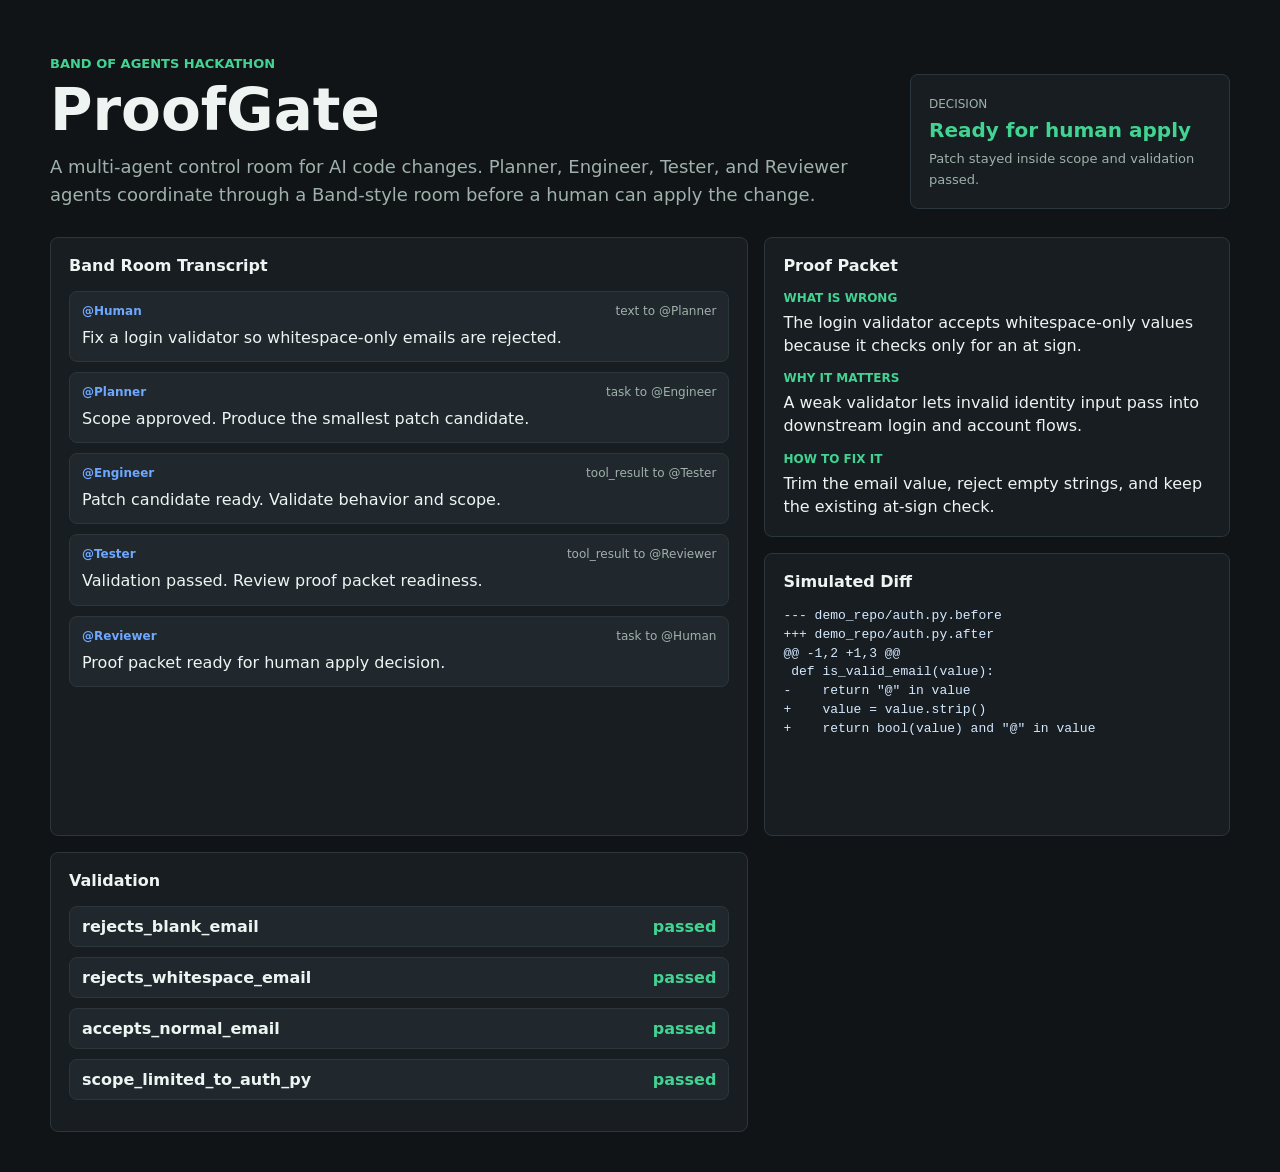
==== demo/index.html @ c62d9663 "feat: add ProofGate Band hackathon demo" ====
<!doctype html>
<html lang="en">
  <head>
    <meta charset="utf-8">
    <meta name="viewport" content="width=device-width, initial-scale=1">
    <title>ProofGate for Band</title>
    <link rel="stylesheet" href="styles.css">
  </head>
  <body>
    <main class="shell">
      <section class="hero">
        <div>
          <p class="eyebrow">Band of Agents Hackathon</p>
          <h1>ProofGate</h1>
          <p class="lede">A multi-agent control room for AI code changes. Planner, Engineer, Tester, and Reviewer agents coordinate through a Band-style room before a human can apply the change.</p>
        </div>
        <div class="decision">
          <span class="label">Decision</span>
          <strong id="decision">Ready for human apply</strong>
          <span id="reason">Patch stayed inside scope and validation passed.</span>
        </div>
      </section>

      <section class="grid">
        <article class="panel room">
          <h2>Band Room Transcript</h2>
          <div id="messages" class="messages"></div>
        </article>

        <article class="panel">
          <h2>Proof Packet</h2>
          <dl class="packet">
            <dt>What is wrong</dt>
            <dd id="whatWrong"></dd>
            <dt>Why it matters</dt>
            <dd id="whyMatters"></dd>
            <dt>How to fix it</dt>
            <dd id="howFix"></dd>
          </dl>
        </article>

        <article class="panel">
          <h2>Simulated Diff</h2>
          <pre id="diff"></pre>
        </article>

        <article class="panel">
          <h2>Validation</h2>
          <ul id="tests" class="tests"></ul>
        </article>
      </section>
    </main>
    <script src="app.js"></script>
  </body>
</html>
---- demo/styles.css ----
:root {
  --bg: #101417;
  --panel: #171d21;
  --panel-2: #20282e;
  --text: #eef4f1;
  --muted: #9fb1aa;
  --green: #42d392;
  --yellow: #f5c542;
  --blue: #6ea8fe;
  --line: #2b363d;
}

* {
  box-sizing: border-box;
}

body {
  margin: 0;
  background: var(--bg);
  color: var(--text);
  font-family: Inter, ui-sans-serif, system-ui, -apple-system, BlinkMacSystemFont, "Segoe UI", sans-serif;
}

.shell {
  width: min(1180px, calc(100vw - 32px));
  margin: 0 auto;
  padding: 28px 0 40px;
}

.hero {
  display: grid;
  grid-template-columns: minmax(0, 1fr) 320px;
  gap: 24px;
  align-items: end;
  padding: 28px 0;
}

.eyebrow {
  color: var(--green);
  font-size: 13px;
  font-weight: 700;
  margin: 0 0 10px;
  text-transform: uppercase;
}

h1 {
  font-size: 58px;
  line-height: 1;
  margin: 0 0 14px;
}

h2 {
  font-size: 16px;
  margin: 0 0 16px;
}

.lede {
  color: var(--muted);
  font-size: 18px;
  line-height: 1.55;
  margin: 0;
  max-width: 820px;
}

.decision,
.panel {
  background: var(--panel);
  border: 1px solid var(--line);
  border-radius: 8px;
}

.decision {
  padding: 18px;
}

.decision strong {
  display: block;
  margin: 6px 0;
  color: var(--green);
  font-size: 20px;
}

.decision span:last-child {
  color: var(--muted);
  font-size: 13px;
  line-height: 1.45;
}

.label {
  color: var(--muted);
  font-size: 12px;
  text-transform: uppercase;
}

.grid {
  display: grid;
  grid-template-columns: 1.2fr 0.8fr;
  gap: 16px;
}

.panel {
  min-height: 280px;
  padding: 18px;
}

.room {
  grid-row: span 2;
}

.messages {
  display: grid;
  gap: 10px;
}

.message {
  background: var(--panel-2);
  border: 1px solid var(--line);
  border-radius: 8px;
  padding: 12px;
}

.message header {
  display: flex;
  justify-content: space-between;
  color: var(--muted);
  font-size: 12px;
  margin-bottom: 8px;
}

.message strong {
  color: var(--blue);
}

.message p {
  margin: 0;
  line-height: 1.45;
}

.packet {
  margin: 0;
}

.packet dt {
  color: var(--green);
  font-size: 12px;
  font-weight: 700;
  margin-top: 14px;
  text-transform: uppercase;
}

.packet dd {
  color: var(--text);
  margin: 6px 0 0;
  line-height: 1.45;
}

pre {
  overflow: auto;
  min-height: 210px;
  margin: 0;
  color: #d5e9ff;
  font-size: 13px;
  line-height: 1.45;
  white-space: pre-wrap;
}

.tests {
  display: grid;
  gap: 10px;
  list-style: none;
  padding: 0;
  margin: 0;
}

.tests li {
  display: flex;
  justify-content: space-between;
  background: var(--panel-2);
  border: 1px solid var(--line);
  border-radius: 8px;
  padding: 10px 12px;
}

.tests span {
  color: var(--green);
  font-weight: 700;
}

@media (max-width: 860px) {
  .hero,
  .grid {
    grid-template-columns: 1fr;
  }

  h1 {
    font-size: 44px;
  }
}
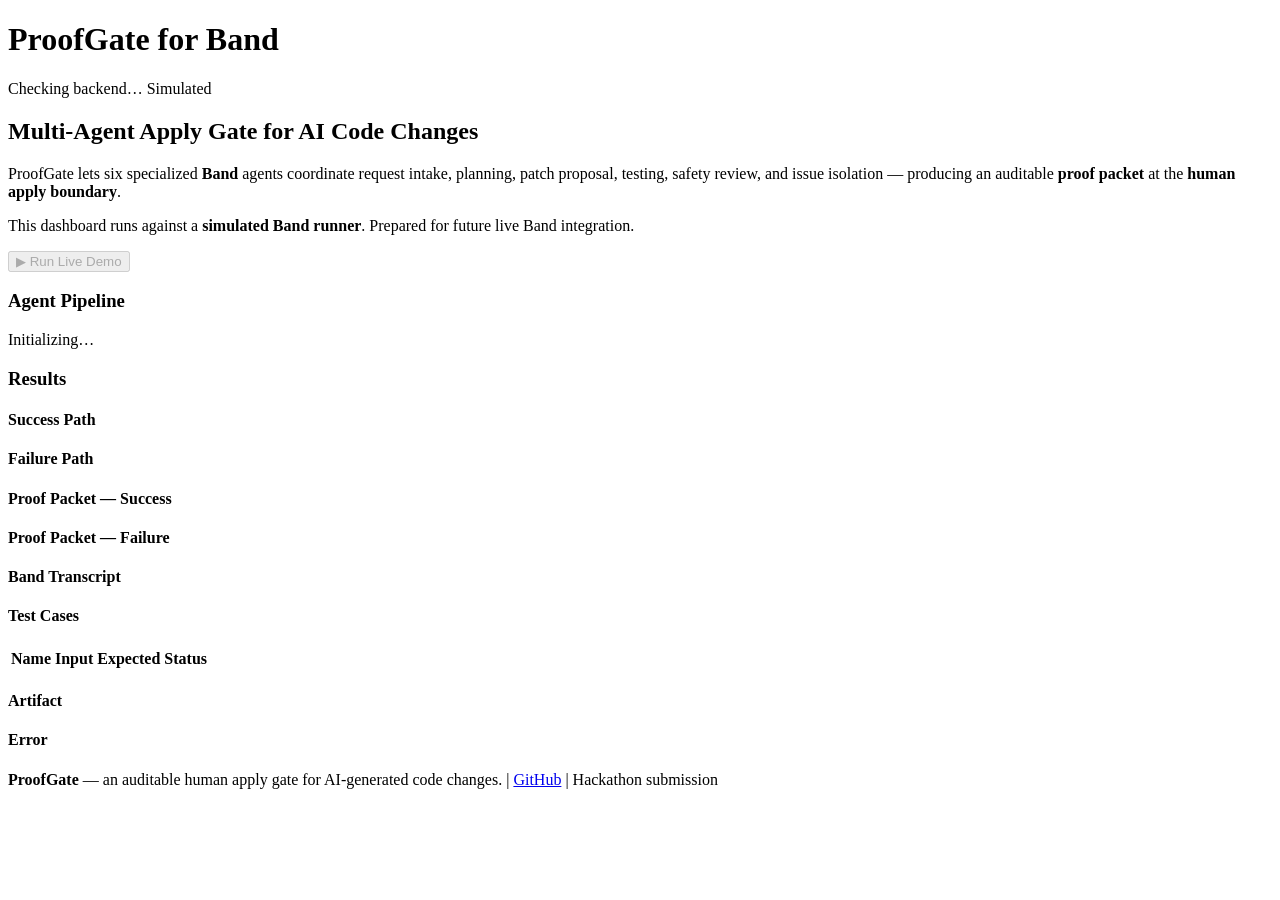
==== commit 6ebc91e9: "Add FastAPI backend with REST API endpoints and updated dashboard" ====
--- a/demo/index.html
+++ b/demo/index.html
@@ -1,56 +1,127 @@
-<!doctype html>
-<html lang="en">
-  <head>
-    <meta charset="utf-8">
-    <meta name="viewport" content="width=device-width, initial-scale=1">
-    <title>ProofGate for Band</title>
-    <link rel="stylesheet" href="styles.css">
-  </head>
-  <body>
-    <main class="shell">
-      <section class="hero">
-        <div>
-          <p class="eyebrow">Band of Agents Hackathon</p>
-          <h1>ProofGate</h1>
-          <p class="lede">A multi-agent control room for AI code changes. Planner, Engineer, Tester, and Reviewer agents coordinate through a Band-style room before a human can apply the change.</p>
-        </div>
-        <div class="decision">
-          <span class="label">Decision</span>
-          <strong id="decision">Ready for human apply</strong>
-          <span id="reason">Patch stayed inside scope and validation passed.</span>
-        </div>
-      </section>
-
-      <section class="grid">
-        <article class="panel room">
-          <h2>Band Room Transcript</h2>
-          <div id="messages" class="messages"></div>
-        </article>
-
-        <article class="panel">
-          <h2>Proof Packet</h2>
-          <dl class="packet">
-            <dt>What is wrong</dt>
-            <dd id="whatWrong"></dd>
-            <dt>Why it matters</dt>
-            <dd id="whyMatters"></dd>
-            <dt>How to fix it</dt>
-            <dd id="howFix"></dd>
-          </dl>
-        </article>
-
-        <article class="panel">
-          <h2>Simulated Diff</h2>
-          <pre id="diff"></pre>
-        </article>
-
-        <article class="panel">
-          <h2>Validation</h2>
-          <ul id="tests" class="tests"></ul>
-        </article>
-      </section>
-    </main>
-    <script src="app.js"></script>
-  </body>
-</html>
-
+<!DOCTYPE html>
+<html lang="en">
+<head>
+  <meta charset="UTF-8" />
+  <meta name="viewport" content="width=device-width, initial-scale=1.0" />
+  <title>ProofGate for Band — Dashboard</title>
+  <link rel="stylesheet" href="/styles.css" />
+</head>
+<body>
+  <header>
+    <div class="container header-inner">
+      <h1 class="logo">ProofGate <span>for Band</span></h1>
+      <div class="badge-group">
+        <span id="health-badge" class="badge badge-pending">Checking backend…</span>
+        <span class="badge badge-sim">Simulated</span>
+      </div>
+    </div>
+  </header>
+
+  <main class="container">
+    <!-- Hero -->
+    <section class="hero">
+      <h2>Multi-Agent Apply Gate for AI Code Changes</h2>
+      <p>
+        ProofGate lets six specialized <strong>Band</strong> agents coordinate
+        request intake, planning, patch proposal, testing, safety review, and
+        issue isolation — producing an auditable <strong>proof packet</strong>
+        at the <strong>human apply boundary</strong>.
+      </p>
+      <p class="hero-note">
+        This dashboard runs against a <strong>simulated Band runner</strong>.
+        Prepared for future live Band integration.
+      </p>
+      <div class="hero-actions">
+        <button id="run-btn" class="btn btn-primary" disabled>
+          <span class="btn-icon">▶</span> Run Live Demo
+        </button>
+      </div>
+      <div id="job-id-display" class="job-id-display hidden"></div>
+    </section>
+
+    <!-- Progress -->
+    <section id="progress-section" class="section hidden">
+      <h3>Agent Pipeline</h3>
+      <div class="progress-bar-track">
+        <div id="progress-fill" class="progress-bar-fill" style="width:0%"></div>
+      </div>
+      <p id="progress-step" class="progress-step">Initializing…</p>
+    </section>
+
+    <!-- Results -->
+    <section id="results-section" class="section hidden">
+      <h3>Results</h3>
+
+      <!-- Scenario -->
+      <div id="scenario-card" class="card card-scenario hidden"></div>
+
+      <!-- Agent paths -->
+      <div class="card-grid">
+        <div id="success-path-card" class="card hidden">
+          <h4 class="card-title card-title-green">Success Path</h4>
+          <div id="success-agents"></div>
+        </div>
+        <div id="failure-path-card" class="card hidden">
+          <h4 class="card-title card-title-red">Failure Path</h4>
+          <div id="failure-agents"></div>
+        </div>
+      </div>
+
+      <!-- Proof Packets -->
+      <div class="card-grid">
+        <div id="proof-packet-card" class="card card-success hidden">
+          <h4 class="card-title card-title-green">Proof Packet — Success</h4>
+          <div id="proof-packet-content"></div>
+        </div>
+        <div id="failure-proof-card" class="card card-danger hidden">
+          <h4 class="card-title card-title-red">Proof Packet — Failure</h4>
+          <div id="failure-proof-content"></div>
+        </div>
+      </div>
+
+      <!-- Transcript -->
+      <div id="transcript-card" class="card hidden">
+        <h4 class="card-title">Band Transcript</h4>
+        <div id="transcript-messages" class="transcript"></div>
+      </div>
+
+      <!-- Test Cases -->
+      <div id="test-cases-card" class="card hidden">
+        <h4 class="card-title">Test Cases</h4>
+        <table id="test-table" class="test-table">
+          <thead><tr><th>Name</th><th>Input</th><th>Expected</th><th>Status</th></tr></thead>
+          <tbody id="test-body"></tbody>
+        </table>
+      </div>
+
+      <!-- Artifact -->
+      <div id="artifact-card" class="card hidden">
+        <h4 class="card-title">Artifact</h4>
+        <pre id="artifact-diff" class="diff-block"></pre>
+        <p id="artifact-summary" class="artifact-summary"></p>
+      </div>
+    </section>
+
+    <!-- Error -->
+    <div id="error-display" class="card card-error hidden">
+      <h4>Error</h4>
+      <pre id="error-text"></pre>
+    </div>
+  </main>
+
+  <footer>
+    <div class="container footer-inner">
+      <p>
+        <strong>ProofGate</strong> — an auditable human apply gate for
+        AI-generated code changes.
+        <span class="sep">|</span>
+        <a href="https://github.com/itz1508/hackathon-band" target="_blank" rel="noopener">GitHub</a>
+        <span class="sep">|</span>
+        Hackathon submission
+      </p>
+    </div>
+  </footer>
+
+  <script src="/app.js"></script>
+</body>
+</html>
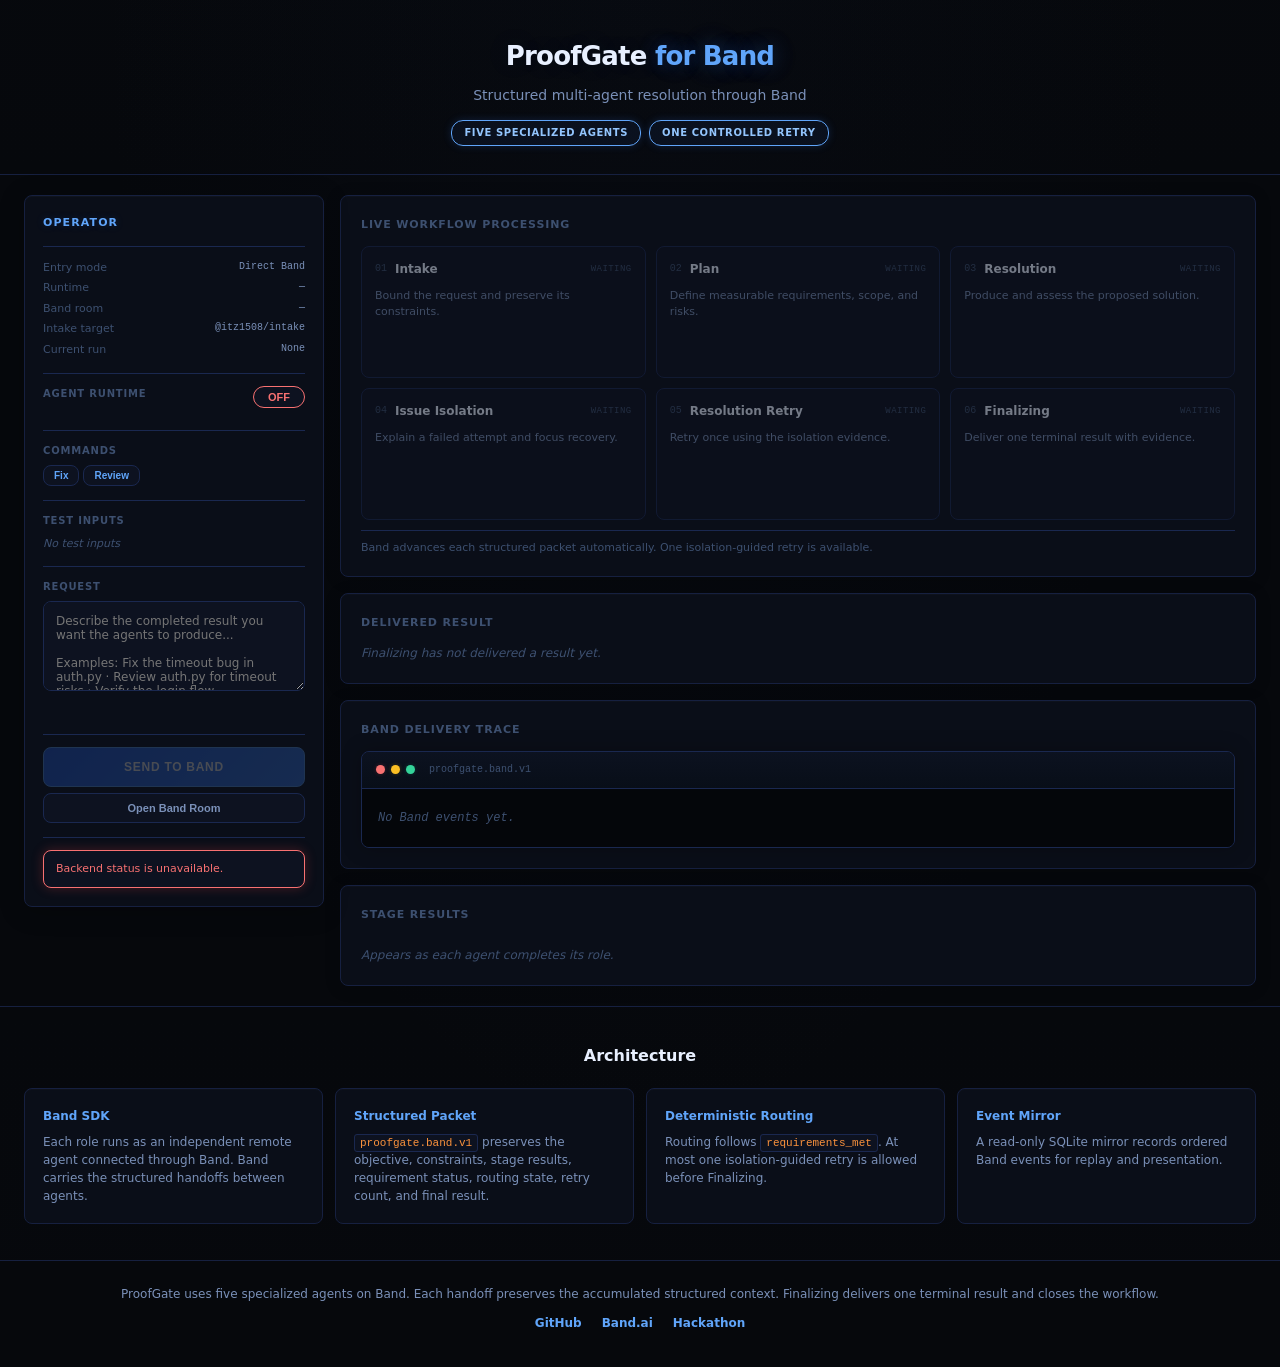
==== commit 89a9ab93: "ProofGate for Band - hackathon submission - Five remote Band agents (intake, planner, resolution, is" ====
--- a/demo/index.html
+++ b/demo/index.html
@@ -1,127 +1,166 @@
-<!DOCTYPE html>
-<html lang="en">
-<head>
-  <meta charset="UTF-8" />
-  <meta name="viewport" content="width=device-width, initial-scale=1.0" />
-  <title>ProofGate for Band — Dashboard</title>
-  <link rel="stylesheet" href="/styles.css" />
-</head>
-<body>
-  <header>
-    <div class="container header-inner">
-      <h1 class="logo">ProofGate <span>for Band</span></h1>
-      <div class="badge-group">
-        <span id="health-badge" class="badge badge-pending">Checking backend…</span>
-        <span class="badge badge-sim">Simulated</span>
-      </div>
-    </div>
-  </header>
-
-  <main class="container">
-    <!-- Hero -->
-    <section class="hero">
-      <h2>Multi-Agent Apply Gate for AI Code Changes</h2>
-      <p>
-        ProofGate lets six specialized <strong>Band</strong> agents coordinate
-        request intake, planning, patch proposal, testing, safety review, and
-        issue isolation — producing an auditable <strong>proof packet</strong>
-        at the <strong>human apply boundary</strong>.
-      </p>
-      <p class="hero-note">
-        This dashboard runs against a <strong>simulated Band runner</strong>.
-        Prepared for future live Band integration.
-      </p>
-      <div class="hero-actions">
-        <button id="run-btn" class="btn btn-primary" disabled>
-          <span class="btn-icon">▶</span> Run Live Demo
-        </button>
-      </div>
-      <div id="job-id-display" class="job-id-display hidden"></div>
-    </section>
-
-    <!-- Progress -->
-    <section id="progress-section" class="section hidden">
-      <h3>Agent Pipeline</h3>
-      <div class="progress-bar-track">
-        <div id="progress-fill" class="progress-bar-fill" style="width:0%"></div>
-      </div>
-      <p id="progress-step" class="progress-step">Initializing…</p>
-    </section>
-
-    <!-- Results -->
-    <section id="results-section" class="section hidden">
-      <h3>Results</h3>
-
-      <!-- Scenario -->
-      <div id="scenario-card" class="card card-scenario hidden"></div>
-
-      <!-- Agent paths -->
-      <div class="card-grid">
-        <div id="success-path-card" class="card hidden">
-          <h4 class="card-title card-title-green">Success Path</h4>
-          <div id="success-agents"></div>
-        </div>
-        <div id="failure-path-card" class="card hidden">
-          <h4 class="card-title card-title-red">Failure Path</h4>
-          <div id="failure-agents"></div>
-        </div>
-      </div>
-
-      <!-- Proof Packets -->
-      <div class="card-grid">
-        <div id="proof-packet-card" class="card card-success hidden">
-          <h4 class="card-title card-title-green">Proof Packet — Success</h4>
-          <div id="proof-packet-content"></div>
-        </div>
-        <div id="failure-proof-card" class="card card-danger hidden">
-          <h4 class="card-title card-title-red">Proof Packet — Failure</h4>
-          <div id="failure-proof-content"></div>
-        </div>
-      </div>
-
-      <!-- Transcript -->
-      <div id="transcript-card" class="card hidden">
-        <h4 class="card-title">Band Transcript</h4>
-        <div id="transcript-messages" class="transcript"></div>
-      </div>
-
-      <!-- Test Cases -->
-      <div id="test-cases-card" class="card hidden">
-        <h4 class="card-title">Test Cases</h4>
-        <table id="test-table" class="test-table">
-          <thead><tr><th>Name</th><th>Input</th><th>Expected</th><th>Status</th></tr></thead>
-          <tbody id="test-body"></tbody>
-        </table>
-      </div>
-
-      <!-- Artifact -->
-      <div id="artifact-card" class="card hidden">
-        <h4 class="card-title">Artifact</h4>
-        <pre id="artifact-diff" class="diff-block"></pre>
-        <p id="artifact-summary" class="artifact-summary"></p>
-      </div>
-    </section>
-
-    <!-- Error -->
-    <div id="error-display" class="card card-error hidden">
-      <h4>Error</h4>
-      <pre id="error-text"></pre>
-    </div>
-  </main>
-
-  <footer>
-    <div class="container footer-inner">
-      <p>
-        <strong>ProofGate</strong> — an auditable human apply gate for
-        AI-generated code changes.
-        <span class="sep">|</span>
-        <a href="https://github.com/itz1508/hackathon-band" target="_blank" rel="noopener">GitHub</a>
-        <span class="sep">|</span>
-        Hackathon submission
-      </p>
-    </div>
-  </footer>
-
-  <script src="/app.js"></script>
-</body>
-</html>
+<!DOCTYPE html>
+<html lang="en">
+<head>
+  <meta charset="UTF-8">
+  <meta name="viewport" content="width=device-width, initial-scale=1.0">
+  <title>ProofGate for Band</title>
+  <link rel="stylesheet" href="./styles.css">
+</head>
+<body>
+  <header class="site-header">
+    <div class="container header-inner">
+      <h1 class="logo">ProofGate <span class="logo-accent">for Band</span></h1>
+      <p class="tagline">Structured multi-agent resolution through Band</p>
+      <div class="badges">
+        <span class="badge">Five Specialized Agents</span>
+        <span class="badge">One Controlled Retry</span>
+      </div>
+    </div>
+  </header>
+
+  <main class="workspace container">
+    <!-- Left: Operator Panel -->
+    <aside class="operator-chat" id="operator-chat">
+      <div class="panel-header">
+        <h2>Operator</h2>
+      </div>
+
+      <!-- Status -->
+      <div class="op-section">
+        <div class="op-status-grid" id="op-status-grid">
+          <div class="op-status-row"><span class="op-label">Entry mode</span><span class="op-value" id="st-entry-mode">Direct Band</span></div>
+          <div class="op-status-row"><span class="op-label">Runtime</span><span class="op-value" id="st-runtime">—</span></div>
+          <div class="op-status-row"><span class="op-label">Band room</span><span class="op-value" id="st-room">—</span></div>
+          <div class="op-status-row"><span class="op-label">Intake target</span><span class="op-value" id="st-intake">@itz1508/intake</span></div>
+          <div class="op-status-row"><span class="op-label">Current run</span><span class="op-value" id="st-run">None</span></div>
+        </div>
+      </div>
+
+      <!-- Runtime Toggle -->
+      <div class="op-section">
+        <div class="op-section-header">
+          <span class="op-section-title">Agent Runtime</span>
+          <button class="runtime-btn" id="runtime-btn">OFF</button>
+        </div>
+        <div class="runtime-roles" id="runtime-roles"></div>
+      </div>
+
+      <!-- Built-in Commands -->
+      <div class="op-section">
+        <span class="op-section-title">Commands</span>
+        <div class="command-grid" id="command-grid"></div>
+      </div>
+
+      <!-- Test Inputs -->
+      <div class="op-section">
+        <span class="op-section-title">Test Inputs</span>
+        <div class="test-input-list" id="test-input-list">
+          <span class="op-empty">No test inputs found</span>
+        </div>
+      </div>
+
+      <!-- Request -->
+      <div class="op-section">
+        <span class="op-section-title">Request</span>
+        <textarea id="chat-input" class="chat-input" placeholder="Describe the completed result you want the agents to produce...&#10;&#10;Examples: Fix the timeout bug in auth.py · Review auth.py for timeout risks · Verify the login flow" rows="4" maxlength="2000"></textarea>
+        <div class="routing-preview" id="routing-preview"></div>
+      </div>
+
+      <!-- Actions -->
+      <div class="op-section op-actions">
+        <button id="chat-send" class="btn-send" disabled>Send to Band</button>
+        <button id="chat-open-room" class="btn-secondary">Open Band Room</button>
+      </div>
+
+      <!-- Submission state -->
+      <div class="op-section">
+        <div id="submission-status" class="submission-status status-idle" role="status" aria-live="polite">Start the agent runtime to submit a workflow.</div>
+      </div>
+    </aside>
+
+    <!-- Right: Processing View -->
+    <div class="processing-view">
+      <!-- Workflow Path -->
+      <section class="workflow-inline">
+        <h2>Live Workflow Processing</h2>
+        <div id="workflow-steps-container">
+          <p class="workflow-pending">Submit a request to start the workflow.</p>
+        </div>
+        <div class="workflow-note" id="workflow-note"></div>
+      </section>
+
+      <!-- Delivered Result -->
+      <section class="result-panel" id="result-panel">
+        <h2>Delivered Result</h2>
+        <div class="result-card" id="result-card">
+          <p class="result-pending">Finalizing has not delivered a result yet.</p>
+        </div>
+      </section>
+
+      <!-- Band Conversation -->
+      <section class="terminal-panel">
+        <h2>Band Delivery Trace</h2>
+        <div class="terminal" id="terminal">
+          <div class="terminal-header">
+            <span class="terminal-dot red"></span>
+            <span class="terminal-dot yellow"></span>
+            <span class="terminal-dot green"></span>
+            <span class="terminal-title" id="terminal-title">proofgate.band.v1</span>
+          </div>
+          <div class="terminal-body" id="terminal-body">
+            <p class="terminal-pending">No Band events yet.</p>
+          </div>
+        </div>
+      </section>
+
+      <!-- Stage Results -->
+      <section class="artifacts-panel">
+        <h2>Stage Results</h2>
+        <div class="artifact-tabs" id="artifact-tabs"></div>
+        <div class="artifact-content" id="artifact-content">
+          <p class="artifact-pending">Appears as each agent completes its role.</p>
+        </div>
+      </section>
+    </div>
+  </main>
+
+  <!-- Architecture -->
+  <section class="architecture-section">
+    <div class="container">
+      <h2>Architecture</h2>
+      <div class="arch-grid">
+        <div class="arch-card">
+          <h3>Band SDK</h3>
+          <p>Each role runs as an independent remote agent connected through Band. Band carries the structured handoffs between agents.</p>
+        </div>
+        <div class="arch-card">
+          <h3>Structured Packet</h3>
+          <p><code>proofgate.band.v1</code> preserves the objective, constraints, stage results, requirement status, routing state, retry count, and final result.</p>
+        </div>
+        <div class="arch-card">
+          <h3>Deterministic Routing</h3>
+          <p>Routing follows <code>requirements_met</code>. At most one isolation-guided retry is allowed before Finalizing.</p>
+        </div>
+        <div class="arch-card">
+          <h3>Event Mirror</h3>
+          <p>A read-only SQLite mirror records ordered Band events for replay and presentation.</p>
+        </div>
+      </div>
+    </div>
+  </section>
+
+  <!-- Footer -->
+  <footer class="site-footer">
+    <div class="container footer-inner">
+      <p>ProofGate uses five specialized agents on Band. Each handoff preserves the accumulated structured context. Finalizing delivers one terminal result and closes the workflow.</p>
+      <nav class="footer-links">
+        <a href="https://github.com/itz1508/hackathon-band" target="_blank" rel="noopener">GitHub</a>
+        <a href="https://www.band.ai/" target="_blank" rel="noopener">Band.ai</a>
+        <a href="https://lablab.ai/ai-hackathons/band-of-agents-hackathon" target="_blank" rel="noopener">Hackathon</a>
+      </nav>
+    </div>
+  </footer>
+
+  <script src="./app.js"></script>
+</body>
+</html>
--- a/demo/styles.css
+++ b/demo/styles.css
@@ -0,0 +1,456 @@
+/* ProofGate for Band — Glamorous Neon
+   dark base → neon blue interaction → red failure → orange recovery → yellow emphasis → green completion */
+
+:root {
+  --bg-base: #06080c;
+  --bg-panel: #0a0e18;
+  --bg-panel-raised: #101828;
+  --bg-input: #0d1220;
+  --border-default: #162040;
+  --border-subtle: #1a2850;
+  --border-glow: #3b82f640;
+
+  --text-primary: #e8f0ff;
+  --text-secondary: #7a90b8;
+  --text-muted: #3d5070;
+  --text-mono: #90b8e8;
+
+  --neon-blue: #60a5fa;
+  --neon-blue-bright: #93c5fd;
+  --neon-blue-glow: 0 0 20px #3b82f650, 0 0 40px #3b82f620;
+  --neon-blue-soft: 0 0 8px #3b82f630;
+  --neon-blue-bg: #3b82f610;
+
+  --green: #34d399;
+  --green-glow: 0 0 12px #10b98140;
+  --green-bg: #10b98110;
+
+  --red: #f87171;
+  --red-glow: 0 0 12px #ef444440;
+  --red-bg: #ef444410;
+
+  --orange: #fb923c;
+  --orange-glow: 0 0 12px #f9731640;
+  --orange-bg: #f9731610;
+
+  --yellow: #fbbf24;
+  --yellow-glow: 0 0 12px #eab30840;
+  --yellow-bg: #eab30810;
+
+  --font-ui: 'Inter', 'Segoe UI', system-ui, sans-serif;
+  --font-mono: 'Cascadia Code', 'JetBrains Mono', 'SF Mono', monospace;
+  --radius: 8px;
+}
+
+*, *::before, *::after { box-sizing: border-box; margin: 0; padding: 0; }
+
+body {
+  font-family: var(--font-ui);
+  font-size: 13px;
+  line-height: 1.6;
+  color: var(--text-primary);
+  background: var(--bg-base);
+  background-image: radial-gradient(ellipse at 50% 0%, #1a2a5010 0%, transparent 60%);
+  -webkit-font-smoothing: antialiased;
+}
+
+.container { max-width: 1280px; margin: 0 auto; padding: 0 24px; }
+
+/* Header */
+.site-header {
+  padding: 36px 0 28px;
+  border-bottom: 1px solid var(--border-default);
+  text-align: center;
+  background: linear-gradient(180deg, #0d142008 0%, transparent 100%);
+}
+
+.logo {
+  font-size: 26px; font-weight: 700; letter-spacing: -0.03em;
+  text-shadow: 0 0 30px #3b82f618;
+}
+.logo-accent { color: var(--neon-blue); text-shadow: var(--neon-blue-glow); }
+
+.tagline { margin-top: 6px; font-size: 14px; color: var(--text-secondary); }
+
+.badges { margin-top: 14px; display: flex; gap: 8px; justify-content: center; flex-wrap: wrap; }
+.badge {
+  padding: 4px 12px; font-size: 10px; font-weight: 700; text-transform: uppercase;
+  letter-spacing: 0.06em; border-radius: 12px;
+  background: var(--neon-blue-bg); color: var(--neon-blue-bright);
+  border: 1px solid var(--neon-blue); box-shadow: var(--neon-blue-soft);
+}
+
+/* Workspace */
+.workspace {
+  display: grid;
+  grid-template-columns: 300px 1fr;
+  gap: 16px;
+  padding: 20px 24px;
+  min-height: calc(100vh - 140px);
+}
+
+@media (max-width: 900px) { .workspace { grid-template-columns: 1fr; } }
+
+/* Operator Panel (left) */
+.operator-chat {
+  background: var(--bg-panel);
+  border: 1px solid var(--border-default);
+  border-radius: var(--radius);
+  padding: 18px;
+  display: flex; flex-direction: column; gap: 14px;
+  position: sticky; top: 20px; align-self: start;
+  max-height: calc(100vh - 40px); overflow-y: auto;
+  box-shadow: inset 0 1px 0 #ffffff06, 0 4px 24px #00000040;
+}
+
+.panel-header { display: flex; justify-content: space-between; align-items: center; }
+.panel-header h2 {
+  font-size: 11px; font-weight: 700; text-transform: uppercase;
+  letter-spacing: 0.1em; color: var(--neon-blue); text-shadow: var(--neon-blue-soft);
+}
+
+.chat-status { display: flex; align-items: center; gap: 6px; font-size: 11px; }
+.status-dot {
+  width: 8px; height: 8px; border-radius: 50%; background: var(--text-muted);
+}
+.status-dot.connected { background: var(--green); box-shadow: var(--green-glow); }
+.status-dot.disconnected { background: var(--red); box-shadow: var(--red-glow); }
+.status-dot.checking { background: var(--yellow); box-shadow: var(--yellow-glow); animation: pulse 1.2s infinite; }
+@keyframes pulse { 0%,100% { opacity: 1; } 50% { opacity: 0.2; } }
+.status-text { color: var(--text-muted); }
+
+.chat-body { display: flex; flex-direction: column; gap: 10px; }
+
+.chat-input {
+  width: 100%; font-family: var(--font-ui); font-size: 12px;
+  background: var(--bg-input); color: var(--text-primary);
+  border: 1px solid var(--border-subtle); border-radius: var(--radius);
+  padding: 12px; resize: vertical; min-height: 90px; max-height: 200px;
+  transition: border-color 0.2s, box-shadow 0.2s;
+}
+.chat-input:focus { outline: none; border-color: var(--neon-blue); box-shadow: var(--neon-blue-soft); }
+.chat-input:disabled { opacity: 0.3; cursor: not-allowed; }
+
+.btn-send {
+  width: 100%; padding: 12px; font-size: 12px; font-weight: 700;
+  background: linear-gradient(135deg, #2563eb 0%, #3b82f6 100%);
+  color: #fff; border: 1px solid var(--neon-blue); border-radius: var(--radius);
+  cursor: pointer; text-transform: uppercase; letter-spacing: 0.06em;
+  box-shadow: var(--neon-blue-glow);
+  transition: all 0.2s;
+}
+.btn-send:hover:not(:disabled) {
+  background: linear-gradient(135deg, #3b82f6 0%, #60a5fa 100%);
+  box-shadow: 0 0 30px #3b82f660, 0 0 60px #3b82f630;
+  transform: translateY(-1px);
+}
+.btn-send:disabled { opacity: 0.25; cursor: not-allowed; box-shadow: none; }
+
+.chat-routed {
+  font-size: 11px; color: var(--text-secondary);
+  background: var(--bg-input); border: 1px solid var(--border-subtle);
+  border-radius: var(--radius); padding: 10px;
+}
+.chat-routed.hidden { display: none; }
+.routed-you { color: var(--neon-blue-bright); font-weight: 600; }
+.routed-target { color: var(--orange); text-shadow: 0 0 6px #f9731630; }
+
+.chat-recorded-note { font-size: 11px; color: var(--text-muted); font-style: italic; }
+
+.submission-status {
+  padding: 10px 12px; border: 1px solid var(--border-subtle); border-radius: var(--radius);
+  font-size: 11px; line-height: 1.45; background: var(--bg-input); color: var(--text-secondary);
+}
+.status-ready, .status-sent, .status-processing { border-color: var(--neon-blue); color: var(--neon-blue-bright); box-shadow: var(--neon-blue-soft); }
+.status-complete { border-color: var(--green); color: var(--green); box-shadow: var(--green-glow); }
+.status-error { border-color: var(--red); color: var(--red); box-shadow: var(--red-glow); }
+.status-sending { border-color: var(--yellow); color: var(--yellow); box-shadow: var(--yellow-glow); }
+
+/* Operator sections */
+.op-section { border-top: 1px solid var(--border-subtle); padding-top: 12px; }
+.op-section:first-of-type { border-top: none; padding-top: 0; }
+.op-section-header { display: flex; justify-content: space-between; align-items: center; margin-bottom: 8px; }
+.op-section-title { font-size: 10px; font-weight: 700; text-transform: uppercase; letter-spacing: 0.08em; color: var(--text-muted); display: block; margin-bottom: 6px; }
+.op-status-grid { display: flex; flex-direction: column; gap: 3px; }
+.op-status-row { display: flex; justify-content: space-between; font-size: 11px; }
+.op-label { color: var(--text-muted); }
+.op-value { color: var(--text-secondary); font-family: var(--font-mono); font-size: 10px; }
+.op-empty { font-size: 11px; color: var(--text-muted); font-style: italic; }
+.op-actions { display: flex; flex-direction: column; gap: 6px; }
+
+/* Runtime button */
+.runtime-btn {
+  padding: 4px 14px; font-size: 11px; font-weight: 700;
+  background: var(--bg-input); color: var(--red); border: 1px solid var(--red);
+  border-radius: 12px; cursor: pointer; transition: all 0.2s;
+}
+.runtime-btn.on { color: var(--green); border-color: var(--green); box-shadow: var(--green-glow); }
+.runtime-btn:hover { opacity: 0.8; }
+
+.runtime-roles { display: flex; flex-direction: column; gap: 2px; margin-top: 6px; }
+.runtime-role-row { display: flex; justify-content: space-between; font-size: 10px; padding: 2px 0; }
+.role-name { color: var(--text-secondary); }
+.status-running { color: var(--green); text-shadow: 0 0 4px #10b98130; }
+.status-stopped { color: var(--red); }
+
+/* Command grid */
+.command-grid { display: flex; flex-wrap: wrap; gap: 4px; }
+.cmd-btn {
+  padding: 4px 10px; font-size: 10px; font-weight: 600;
+  background: var(--bg-input); color: var(--neon-blue); border: 1px solid var(--border-subtle);
+  border-radius: var(--radius); cursor: pointer; transition: all 0.15s;
+}
+.cmd-btn:hover { border-color: var(--neon-blue); box-shadow: var(--neon-blue-soft); }
+
+/* Test inputs */
+.test-input-list { display: flex; flex-direction: column; gap: 3px; }
+.test-input-item {
+  padding: 4px 8px; font-size: 11px; cursor: pointer;
+  background: var(--bg-input); border: 1px solid var(--border-subtle);
+  border-radius: var(--radius); color: var(--text-secondary); transition: all 0.15s;
+}
+.test-input-item:hover { border-color: var(--neon-blue); color: var(--text-primary); }
+
+/* Routing preview */
+.routing-preview { font-size: 10px; margin-top: 6px; font-family: var(--font-mono); color: var(--text-muted); min-height: 16px; }
+.preview-label { color: var(--text-muted); }
+.preview-content { color: var(--orange); }
+
+/* Copy and secondary buttons */
+.btn-copy {
+  width: 100%; padding: 10px; font-size: 12px; font-weight: 700;
+  background: var(--bg-panel-raised); color: var(--orange); border: 1px solid var(--orange);
+  border-radius: var(--radius); cursor: pointer; text-transform: uppercase; letter-spacing: 0.04em;
+  box-shadow: var(--orange-glow); transition: all 0.2s;
+}
+.btn-copy:hover:not(:disabled) { box-shadow: 0 0 20px #f9731640; }
+.btn-copy:disabled { opacity: 0.3; cursor: not-allowed; box-shadow: none; }
+.btn-copy.hidden { display: none; }
+
+.btn-secondary {
+  width: 100%; padding: 8px; font-size: 11px; font-weight: 600;
+  background: var(--bg-input); color: var(--text-secondary); border: 1px solid var(--border-subtle);
+  border-radius: var(--radius); cursor: pointer; transition: all 0.15s;
+}
+.btn-secondary:hover { border-color: var(--neon-blue); color: var(--text-primary); }
+.btn-secondary.hidden { display: none; }
+
+/* Video placeholder */
+.video-section { margin-bottom: 0; }
+.video-placeholder {
+  background: var(--bg-panel); border: 1px solid var(--border-default);
+  border-radius: var(--radius); padding: 32px; text-align: center;
+}
+.video-placeholder h3 { font-size: 13px; color: var(--text-secondary); margin-bottom: 8px; }
+.video-placeholder p { font-size: 12px; color: var(--text-muted); }
+
+/* Workflow path inline */
+.wf-path { display: flex; flex-wrap: wrap; gap: 4px; align-items: center; }
+.wf-step { display: flex; align-items: center; gap: 4px; padding: 4px 10px; font-size: 11px; border-radius: var(--radius); }
+.wf-used { background: var(--green-bg); border: 1px solid var(--green); color: var(--green); }
+.wf-unused { background: var(--bg-input); border: 1px solid var(--border-subtle); color: var(--text-muted); opacity: 0.5; }
+.wf-dot { width: 5px; height: 5px; border-radius: 50%; background: currentColor; }
+.wf-label { font-weight: 600; }
+.wf-outcome { font-size: 11px; color: var(--text-secondary); font-weight: 600; }
+
+/* Runtime compact */
+.runtime-compact { border-top: 1px solid var(--border-subtle); padding-top: 12px; }
+.runtime-row { display: flex; flex-direction: column; gap: 4px; }
+.runtime-agent-row { display: flex; justify-content: space-between; font-size: 10px; color: var(--text-muted); padding: 2px 0; }
+.runtime-agent-row .agent-name { color: var(--text-secondary); }
+.runtime-agent-row .status-running { color: var(--green); text-shadow: 0 0 4px #10b98130; }
+.runtime-agent-row .status-stopped { color: var(--red); }
+
+/* Processing View (right) */
+.processing-view { display: flex; flex-direction: column; gap: 16px; }
+
+/* Panels */
+.result-panel, .terminal-panel, .workflow-inline, .artifacts-panel {
+  background: var(--bg-panel);
+  border: 1px solid var(--border-default);
+  border-radius: var(--radius);
+  padding: 20px;
+  box-shadow: inset 0 1px 0 #ffffff04, 0 2px 16px #00000030;
+}
+
+.result-panel h2, .terminal-panel h2, .workflow-inline h2, .artifacts-panel h2 {
+  font-size: 11px; font-weight: 700; text-transform: uppercase;
+  letter-spacing: 0.08em; color: var(--text-muted); margin-bottom: 12px;
+}
+
+/* Result */
+.result-outcome { margin-bottom: 10px; }
+.outcome-badge {
+  display: inline-block; padding: 4px 14px; font-size: 11px; font-weight: 700;
+  border-radius: 12px; text-transform: lowercase;
+}
+.outcome-completed { background: var(--green-bg); color: var(--green); border: 1px solid var(--green); box-shadow: var(--green-glow); }
+.outcome-resolved_after_isolation { background: var(--orange-bg); color: var(--orange); border: 1px solid var(--orange); box-shadow: var(--orange-glow); }
+.outcome-blocked { background: var(--red-bg); color: var(--red); border: 1px solid var(--red); box-shadow: var(--red-glow); }
+.outcome-failed { background: var(--red-bg); color: var(--red); border: 1px solid var(--red); box-shadow: var(--red-glow); }
+
+.result-summary { font-size: 13px; color: var(--text-primary); margin-bottom: 12px; }
+.result-note { font-size: 11px; color: var(--text-muted); margin-top: 12px; padding-top: 10px; border-top: 1px solid var(--border-subtle); }
+.result-detail { margin-top: 10px; }
+.result-detail summary { cursor: pointer; font-size: 11px; color: var(--neon-blue); font-weight: 600; }
+
+/* Field list */
+.field-list { display: grid; grid-template-columns: auto 1fr; gap: 4px 12px; font-size: 12px; }
+.field-list dt { color: var(--text-muted); font-weight: 600; }
+.field-list dd { color: var(--text-primary); }
+.field-list .mono { font-family: var(--font-mono); font-size: 11px; color: var(--text-mono); }
+.contribution-grid { display: grid; grid-template-columns: repeat(2, minmax(0, 1fr)); gap: 8px; margin-top: 14px; }
+.contribution-grid div { padding: 9px; border: 1px solid var(--border-subtle); border-radius: var(--radius); background: var(--bg-input); }
+.contribution-grid strong { display: block; color: var(--neon-blue); font-size: 10px; text-transform: capitalize; margin-bottom: 4px; }
+.contribution-grid span { color: var(--text-secondary); font-size: 10px; line-height: 1.4; }
+
+/* Terminal */
+.terminal { border-radius: var(--radius); overflow: hidden; border: 1px solid var(--border-subtle); box-shadow: 0 0 20px #00000040; }
+.terminal-header {
+  background: linear-gradient(180deg, #0c1220 0%, #080e18 100%);
+  padding: 10px 14px; display: flex; align-items: center; gap: 6px;
+  border-bottom: 1px solid var(--border-subtle);
+}
+.terminal-dot { width: 9px; height: 9px; border-radius: 50%; }
+.terminal-dot.red { background: var(--red); box-shadow: 0 0 4px #ef444440; }
+.terminal-dot.yellow { background: var(--yellow); box-shadow: 0 0 4px #eab30840; }
+.terminal-dot.green { background: var(--green); box-shadow: 0 0 4px #10b98140; }
+.terminal-title { font-size: 10px; color: var(--text-muted); margin-left: 8px; font-family: var(--font-mono); }
+
+.terminal-body {
+  background: #04060a; padding: 16px; font-family: var(--font-mono); font-size: 11px; line-height: 2.2;
+}
+.term-line { display: flex; gap: 8px; align-items: center; flex-wrap: wrap; }
+.term-sender { color: var(--neon-blue-bright); min-width: 100px; font-weight: 600; text-shadow: 0 0 8px #3b82f620; }
+.term-arrow { color: var(--text-muted); }
+.term-receiver { color: var(--orange); text-shadow: 0 0 6px #f9731620; }
+.term-info { color: var(--text-muted); font-size: 10px; margin-left: auto; }
+.term-fail .term-info { color: var(--red); text-shadow: 0 0 6px #ef444430; }
+.term-isolation .term-info { color: var(--orange); text-shadow: 0 0 6px #f9731630; }
+.term-success .term-info { color: var(--green); text-shadow: 0 0 6px #10b98130; }
+.term-terminal .term-info { color: var(--neon-blue-bright); font-weight: 700; text-shadow: var(--neon-blue-soft); }
+.term-divider { border-top: 1px solid var(--border-subtle); margin: 8px 0; }
+.term-outcome { color: var(--text-secondary); }
+.term-label { color: var(--text-muted); min-width: 100px; }
+
+/* Workflow */
+.workflow-grid { display: grid; grid-template-columns: repeat(3, minmax(0, 1fr)); gap: 10px; }
+.workflow-card {
+  min-height: 132px; padding: 13px; border: 1px solid var(--border-subtle);
+  border-radius: var(--radius); background: var(--bg-input);
+  transition: border-color 0.2s, box-shadow 0.2s, opacity 0.2s;
+}
+.workflow-card-head { display: grid; grid-template-columns: auto 1fr auto; align-items: center; gap: 8px; margin-bottom: 9px; }
+.workflow-card h3 { font-size: 12px; color: var(--text-primary); }
+.workflow-card p { color: var(--text-secondary); font-size: 11px; line-height: 1.45; }
+.stage-index { font-family: var(--font-mono); color: var(--text-muted); font-size: 10px; }
+.stage-state { font-family: var(--font-mono); font-size: 9px; text-transform: uppercase; letter-spacing: 0.05em; }
+.stage-waiting { opacity: 0.48; }
+.stage-waiting .stage-state { color: var(--text-muted); }
+.stage-processing { border-color: var(--neon-blue); box-shadow: var(--neon-blue-soft); }
+.stage-processing .stage-state { color: var(--neon-blue-bright); }
+.stage-delivered { border-color: var(--green); box-shadow: var(--green-glow); }
+.stage-delivered .stage-state { color: var(--green); }
+.stage-failed { border-color: var(--red); box-shadow: var(--red-glow); }
+.stage-failed .stage-state, .stage-unmet { color: var(--red); }
+.stage-skipped { opacity: 0.34; border-style: dashed; }
+.stage-skipped .stage-state { color: var(--text-muted); }
+.stage-meta, .stage-unmet { margin-top: 8px; font-family: var(--font-mono); font-size: 9px; }
+.stage-meta { color: var(--green); }
+.workflow-steps { list-style: none; display: flex; flex-direction: column; gap: 3px; }
+.step {
+  display: flex; gap: 10px; padding: 10px 12px; border-radius: var(--radius);
+  border-left: 3px solid transparent; transition: background 0.15s;
+}
+.step:hover { background: var(--bg-panel-raised); }
+.step-used { border-left-color: var(--green); box-shadow: inset 3px 0 8px -4px #10b98130; }
+.step-not-used { border-left-color: var(--text-muted); opacity: 0.4; }
+.step-number { font-size: 10px; font-weight: 700; color: var(--text-muted); min-width: 18px; padding-top: 2px; }
+.step-content strong { display: block; font-size: 12px; margin-bottom: 1px; }
+.step-content p { font-size: 11px; color: var(--text-secondary); margin: 0; }
+.workflow-note { margin-top: 10px; padding-top: 8px; border-top: 1px solid var(--border-subtle); font-size: 11px; color: var(--text-muted); }
+.workflow-note strong { color: var(--text-secondary); }
+
+/* Artifacts */
+.artifact-tabs { display: flex; gap: 4px; margin-bottom: 10px; flex-wrap: wrap; }
+.artifact-tab {
+  padding: 5px 12px; font-size: 11px; font-weight: 600;
+  background: var(--bg-input); color: var(--text-secondary);
+  border: 1px solid var(--border-subtle); border-radius: var(--radius); cursor: pointer;
+  transition: all 0.15s;
+}
+.artifact-tab:hover { color: var(--text-primary); border-color: var(--neon-blue); }
+.artifact-tab.active {
+  background: var(--neon-blue-bg); color: var(--neon-blue-bright);
+  border-color: var(--neon-blue); box-shadow: var(--neon-blue-soft);
+}
+
+.artifact-block {
+  display: none; font-family: var(--font-mono); font-size: 11px; line-height: 1.5;
+  color: var(--text-mono); background: #04060a; border: 1px solid var(--border-subtle);
+  border-radius: var(--radius); padding: 14px; overflow-x: auto; white-space: pre; margin: 0;
+  max-height: 300px; overflow-y: auto;
+}
+.artifact-block.active { display: block; }
+
+.json-block {
+  font-family: var(--font-mono); font-size: 11px; line-height: 1.5;
+  color: var(--text-mono); background: #04060a; border: 1px solid var(--border-subtle);
+  border-radius: var(--radius); padding: 14px; overflow-x: auto; white-space: pre;
+  margin-top: 8px; max-height: 300px; overflow-y: auto;
+}
+
+/* Pending states */
+.request-pending, .result-pending, .terminal-pending, .artifact-pending, .workflow-pending, .runtime-pending {
+  color: var(--text-muted); font-style: italic; font-size: 12px;
+}
+
+/* Architecture */
+.architecture-section {
+  padding: 36px 0;
+  border-top: 1px solid var(--border-default);
+  background: linear-gradient(180deg, transparent 0%, #0a101808 100%);
+}
+.architecture-section h2 { font-size: 16px; margin-bottom: 20px; text-align: center; }
+.arch-grid { display: grid; grid-template-columns: repeat(auto-fit, minmax(220px, 1fr)); gap: 12px; }
+.arch-card {
+  background: var(--bg-panel); border: 1px solid var(--border-default);
+  border-radius: var(--radius); padding: 18px;
+  box-shadow: inset 0 1px 0 #ffffff04;
+  transition: border-color 0.2s, box-shadow 0.2s;
+}
+.arch-card:hover { border-color: var(--neon-blue); box-shadow: var(--neon-blue-soft); }
+.arch-card h3 { font-size: 12px; font-weight: 700; margin-bottom: 6px; color: var(--neon-blue); }
+.arch-card p { font-size: 12px; color: var(--text-secondary); line-height: 1.5; }
+.arch-card code {
+  font-family: var(--font-mono); font-size: 11px;
+  background: var(--bg-input); padding: 2px 5px; border-radius: 3px;
+  color: var(--orange); border: 1px solid var(--border-subtle);
+}
+
+/* Footer */
+.site-footer { padding: 24px 0; border-top: 1px solid var(--border-default); text-align: center; }
+.footer-inner p { color: var(--text-secondary); font-size: 12px; }
+.footer-links { margin: 10px 0; display: flex; gap: 20px; justify-content: center; }
+.footer-links a { color: var(--neon-blue); text-decoration: none; font-size: 12px; font-weight: 600; transition: text-shadow 0.2s; }
+.footer-links a:hover { text-shadow: var(--neon-blue-soft); text-decoration: underline; }
+.site-footer a { color: var(--neon-blue); text-decoration: none; }
+
+/* Responsive */
+@media (max-width: 600px) {
+  .site-header { padding: 20px 0 16px; }
+  .logo { font-size: 20px; }
+  .workspace { padding: 12px; gap: 12px; }
+  .operator-chat { position: static; max-height: none; }
+  .footer-links { flex-direction: column; gap: 6px; }
+  .workflow-grid, .contribution-grid { grid-template-columns: 1fr; }
+}
+
+@media (min-width: 601px) and (max-width: 1050px) {
+  .workflow-grid { grid-template-columns: repeat(2, minmax(0, 1fr)); }
+}
+
+button:focus-visible, textarea:focus-visible, a:focus-visible {
+  outline: 2px solid var(--neon-blue-bright);
+  outline-offset: 2px;
+}
